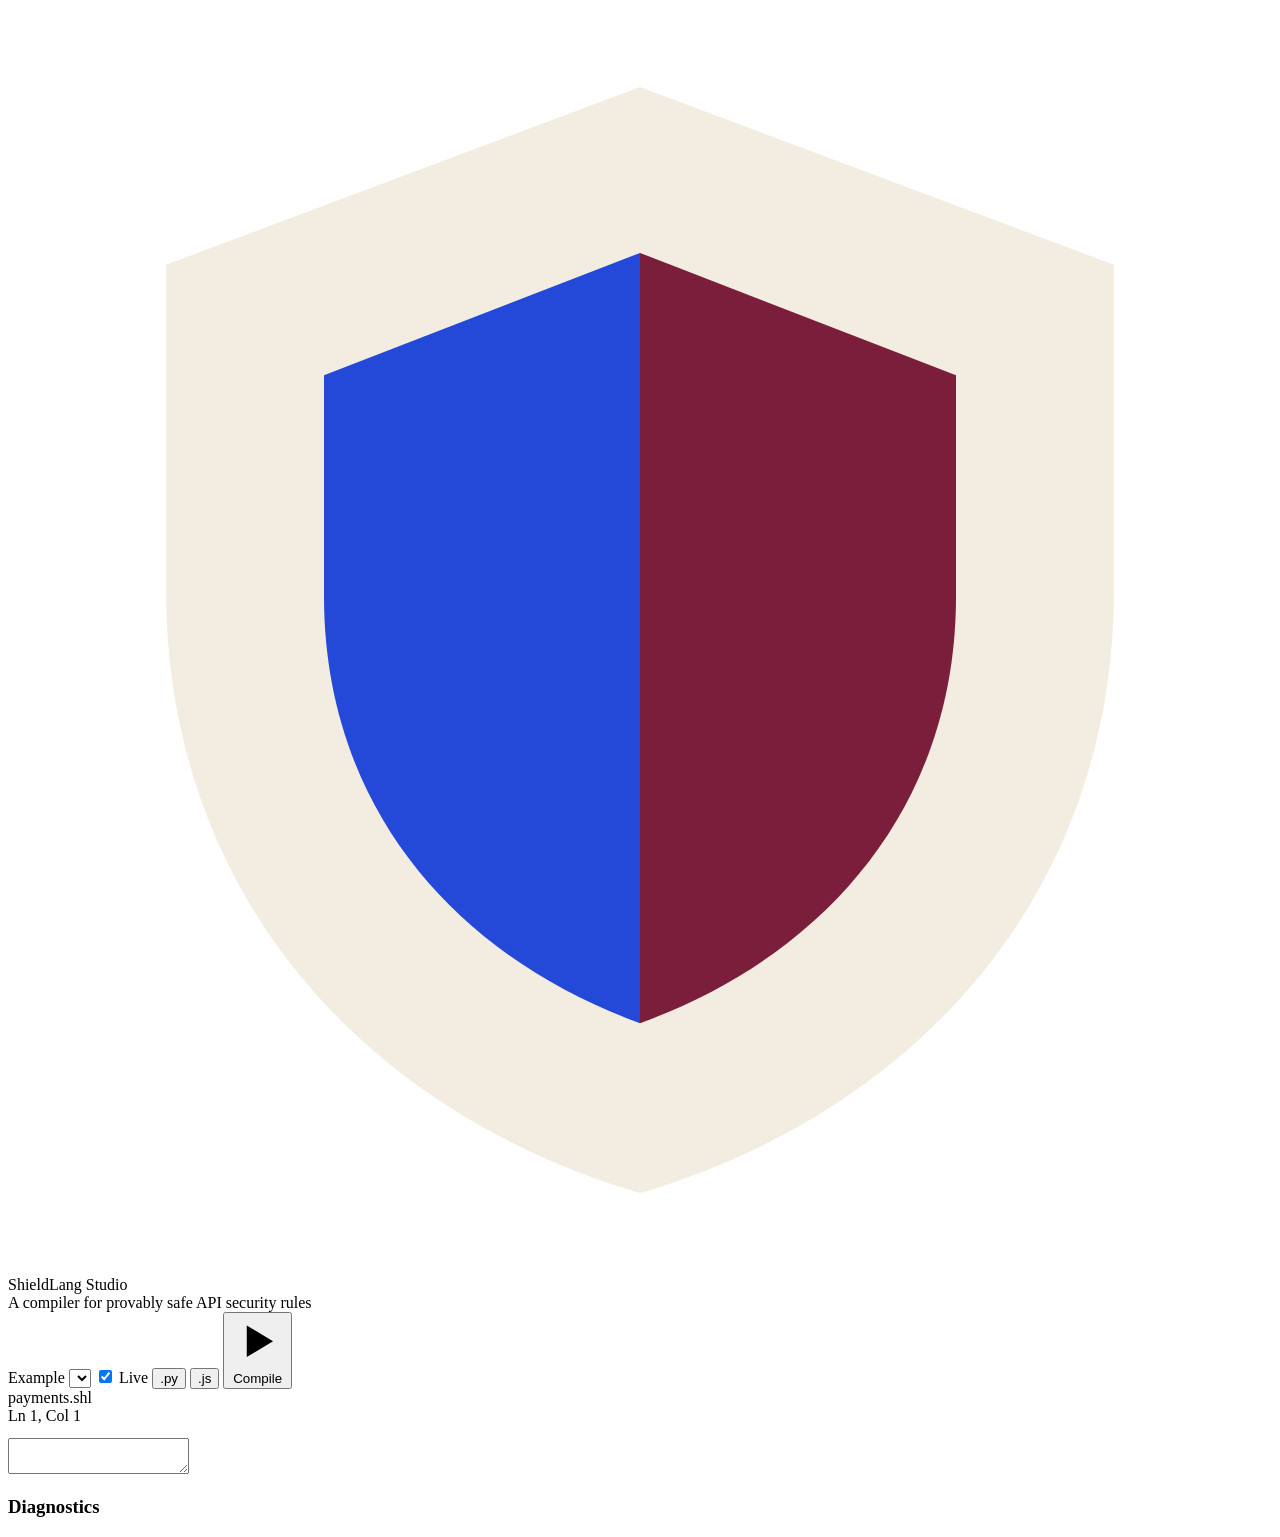
==== web/index.html @ 72ee3b16 "ShieldLang: compiler for provably safe API security rules (Review 2) - ShieldLang DSL: lexer, recurs" ====
<!doctype html>
<html lang="en">
<head>
  <meta charset="utf-8">
  <meta name="viewport" content="width=device-width, initial-scale=1">
  <title>ShieldLang Studio</title>
  <link rel="preconnect" href="https://fonts.googleapis.com">
  <link rel="preconnect" href="https://fonts.gstatic.com" crossorigin>
  <link href="https://fonts.googleapis.com/css2?family=Fraunces:opsz,wght@9..144,500;9..144,600&family=Inter:wght@400;500;600;700&family=JetBrains+Mono:wght@400;500;600&display=swap" rel="stylesheet">
  <link rel="stylesheet" href="/static/app.css">
  <link rel="icon" href="data:image/svg+xml,%3Csvg xmlns='http://www.w3.org/2000/svg' viewBox='0 0 32 32'%3E%3Cpath d='M16 2 4 6.5v8.2C4 22.6 9.2 28 16 30c6.8-2 12-7.4 12-15.3V6.5Z' fill='%23121212'/%3E%3Cpath d='M16 6.2 8 9.3v5.6c0 5.3 3.3 9.1 8 10.8Z' fill='%232448D8'/%3E%3Cpath d='M16 6.2v19.5c4.7-1.7 8-5.5 8-10.8V9.3Z' fill='%237B1E3C'/%3E%3C/svg%3E">
</head>
<body>
  <header class="topbar">
    <div class="brand">
      <svg class="brand-mark" viewBox="0 0 32 32" aria-hidden="true">
        <path d="M16 2 4 6.5v8.2C4 22.6 9.2 28 16 30c6.8-2 12-7.4 12-15.3V6.5Z" fill="#F3ECE0"/>
        <path d="M16 6.2 8 9.3v5.6c0 5.3 3.3 9.1 8 10.8Z" fill="#2448D8"/>
        <path d="M16 6.2v19.5c4.7-1.7 8-5.5 8-10.8V9.3Z" fill="#7B1E3C"/>
      </svg>
      <div>
        <div class="brand-name">ShieldLang <span>Studio</span></div>
        <div class="brand-sub">A compiler for provably safe API security rules</div>
      </div>
    </div>
    <div class="top-actions">
      <label class="select-wrap" title="Load an example program">
        <span>Example</span>
        <select id="example-select"></select>
      </label>
      <label class="toggle" title="Recompile automatically while typing">
        <input type="checkbox" id="live-toggle" checked>
        <span class="toggle-ui"></span><span>Live</span>
      </label>
      <button class="btn btn-ghost" id="btn-download-py" title="Download generated Python validator">.py</button>
      <button class="btn btn-ghost" id="btn-download-js" title="Download generated JavaScript validator">.js</button>
      <button class="btn btn-primary" id="btn-compile" title="Compile (Ctrl/⌘ + Enter)">
        <svg viewBox="0 0 20 20" aria-hidden="true"><path d="M6 4l10 6-10 6z" fill="currentColor"/></svg>
        Compile
      </button>
    </div>
  </header>

  <nav class="pipeline" id="pipeline" aria-label="Compiler phases"></nav>

  <main class="workspace">
    <section class="editor-col">
      <div class="card editor-card">
        <div class="card-head editor-head">
          <div class="file-tab"><span class="dot"></span><span id="file-name">payments.shl</span></div>
          <div class="editor-meta"><span id="cursor-pos">Ln 1, Col 1</span><span id="diag-counts"></span></div>
        </div>
        <div class="editor" id="editor">
          <div class="gutter" id="gutter"></div>
          <div class="code-area">
            <pre class="highlight" id="highlight" aria-hidden="true"></pre>
            <textarea id="source" spellcheck="false" autocapitalize="off" autocomplete="off" wrap="off"></textarea>
          </div>
        </div>
      </div>
      <div class="card diag-card">
        <div class="card-head"><h3>Diagnostics</h3><span class="muted small" id="diag-summary"></span></div>
        <div class="diag-list" id="diag-list"></div>
      </div>
    </section>

    <section class="panel-col">
      <div class="tabs" id="tabs" role="tablist"></div>
      <div class="panel" id="panel"></div>
    </section>
  </main>

  <div class="toast" id="toast" role="status"></div>
  <script src="/static/app.js"></script>
</body>
</html>
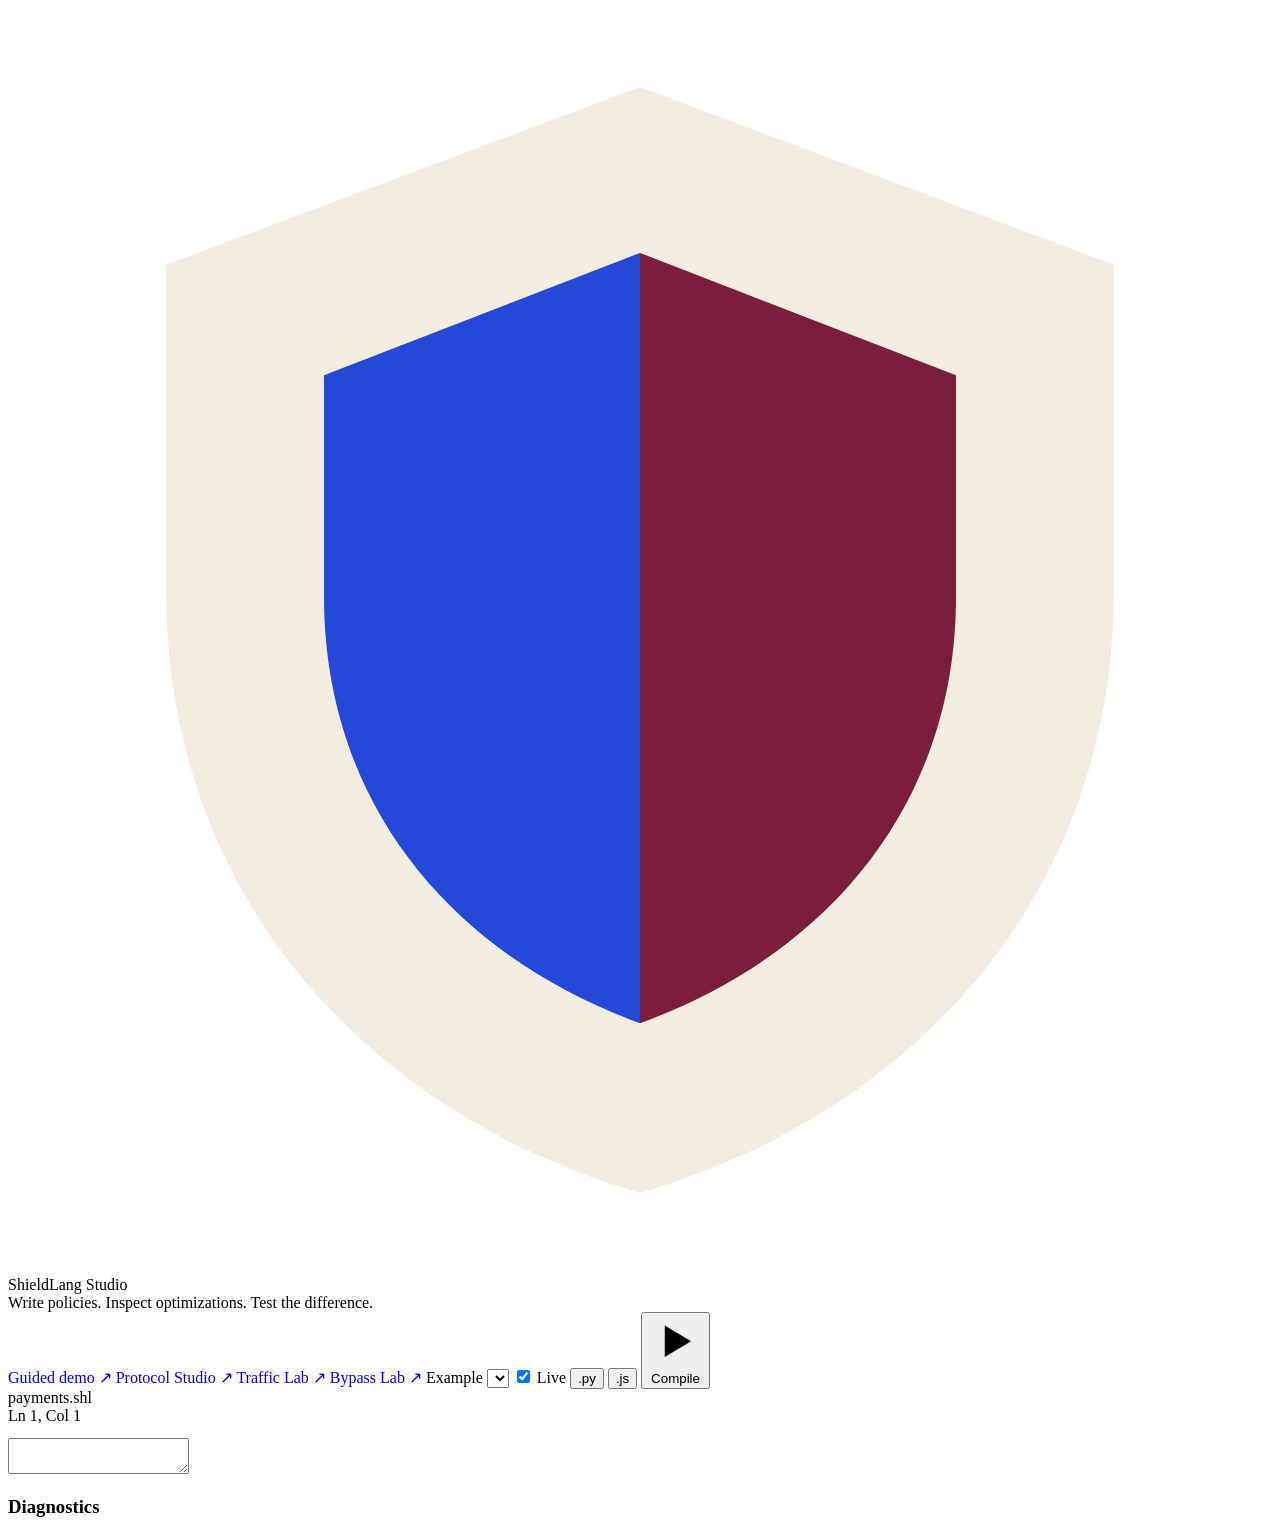
==== commit 717b0f0d: "Expand ShieldLang with protocol enforcement and connected security labs" ====
--- a/web/index.html
+++ b/web/index.html
@@ -4,9 +4,6 @@
   <meta charset="utf-8">
   <meta name="viewport" content="width=device-width, initial-scale=1">
   <title>ShieldLang Studio</title>
-  <link rel="preconnect" href="https://fonts.googleapis.com">
-  <link rel="preconnect" href="https://fonts.gstatic.com" crossorigin>
-  <link href="https://fonts.googleapis.com/css2?family=Fraunces:opsz,wght@9..144,500;9..144,600&family=Inter:wght@400;500;600;700&family=JetBrains+Mono:wght@400;500;600&display=swap" rel="stylesheet">
   <link rel="stylesheet" href="/static/app.css">
   <link rel="icon" href="data:image/svg+xml,%3Csvg xmlns='http://www.w3.org/2000/svg' viewBox='0 0 32 32'%3E%3Cpath d='M16 2 4 6.5v8.2C4 22.6 9.2 28 16 30c6.8-2 12-7.4 12-15.3V6.5Z' fill='%23121212'/%3E%3Cpath d='M16 6.2 8 9.3v5.6c0 5.3 3.3 9.1 8 10.8Z' fill='%232448D8'/%3E%3Cpath d='M16 6.2v19.5c4.7-1.7 8-5.5 8-10.8V9.3Z' fill='%237B1E3C'/%3E%3C/svg%3E">
 </head>
@@ -20,10 +17,14 @@
       </svg>
       <div>
         <div class="brand-name">ShieldLang <span>Studio</span></div>
-        <div class="brand-sub">A compiler for provably safe API security rules</div>
+        <div class="brand-sub">Write policies. Inspect optimizations. Test the difference.</div>
       </div>
     </div>
     <div class="top-actions">
+      <a class="btn btn-ghost" href="/" style="text-decoration:none">Guided demo ↗</a>
+      <a class="btn btn-ghost" href="/protocols" style="text-decoration:none">Protocol Studio ↗</a>
+      <a class="btn btn-ghost" href="/traffic" style="text-decoration:none">Traffic Lab ↗</a>
+      <a class="btn btn-ghost" href="/lab/bypasses" style="text-decoration:none">Bypass Lab ↗</a>
       <label class="select-wrap" title="Load an example program">
         <span>Example</span>
         <select id="example-select"></select>
@@ -54,7 +55,7 @@
           <div class="gutter" id="gutter"></div>
           <div class="code-area">
             <pre class="highlight" id="highlight" aria-hidden="true"></pre>
-            <textarea id="source" spellcheck="false" autocapitalize="off" autocomplete="off" wrap="off"></textarea>
+            <textarea id="source" aria-label="ShieldLang policy source" spellcheck="false" autocapitalize="off" autocomplete="off" wrap="off"></textarea>
           </div>
         </div>
       </div>
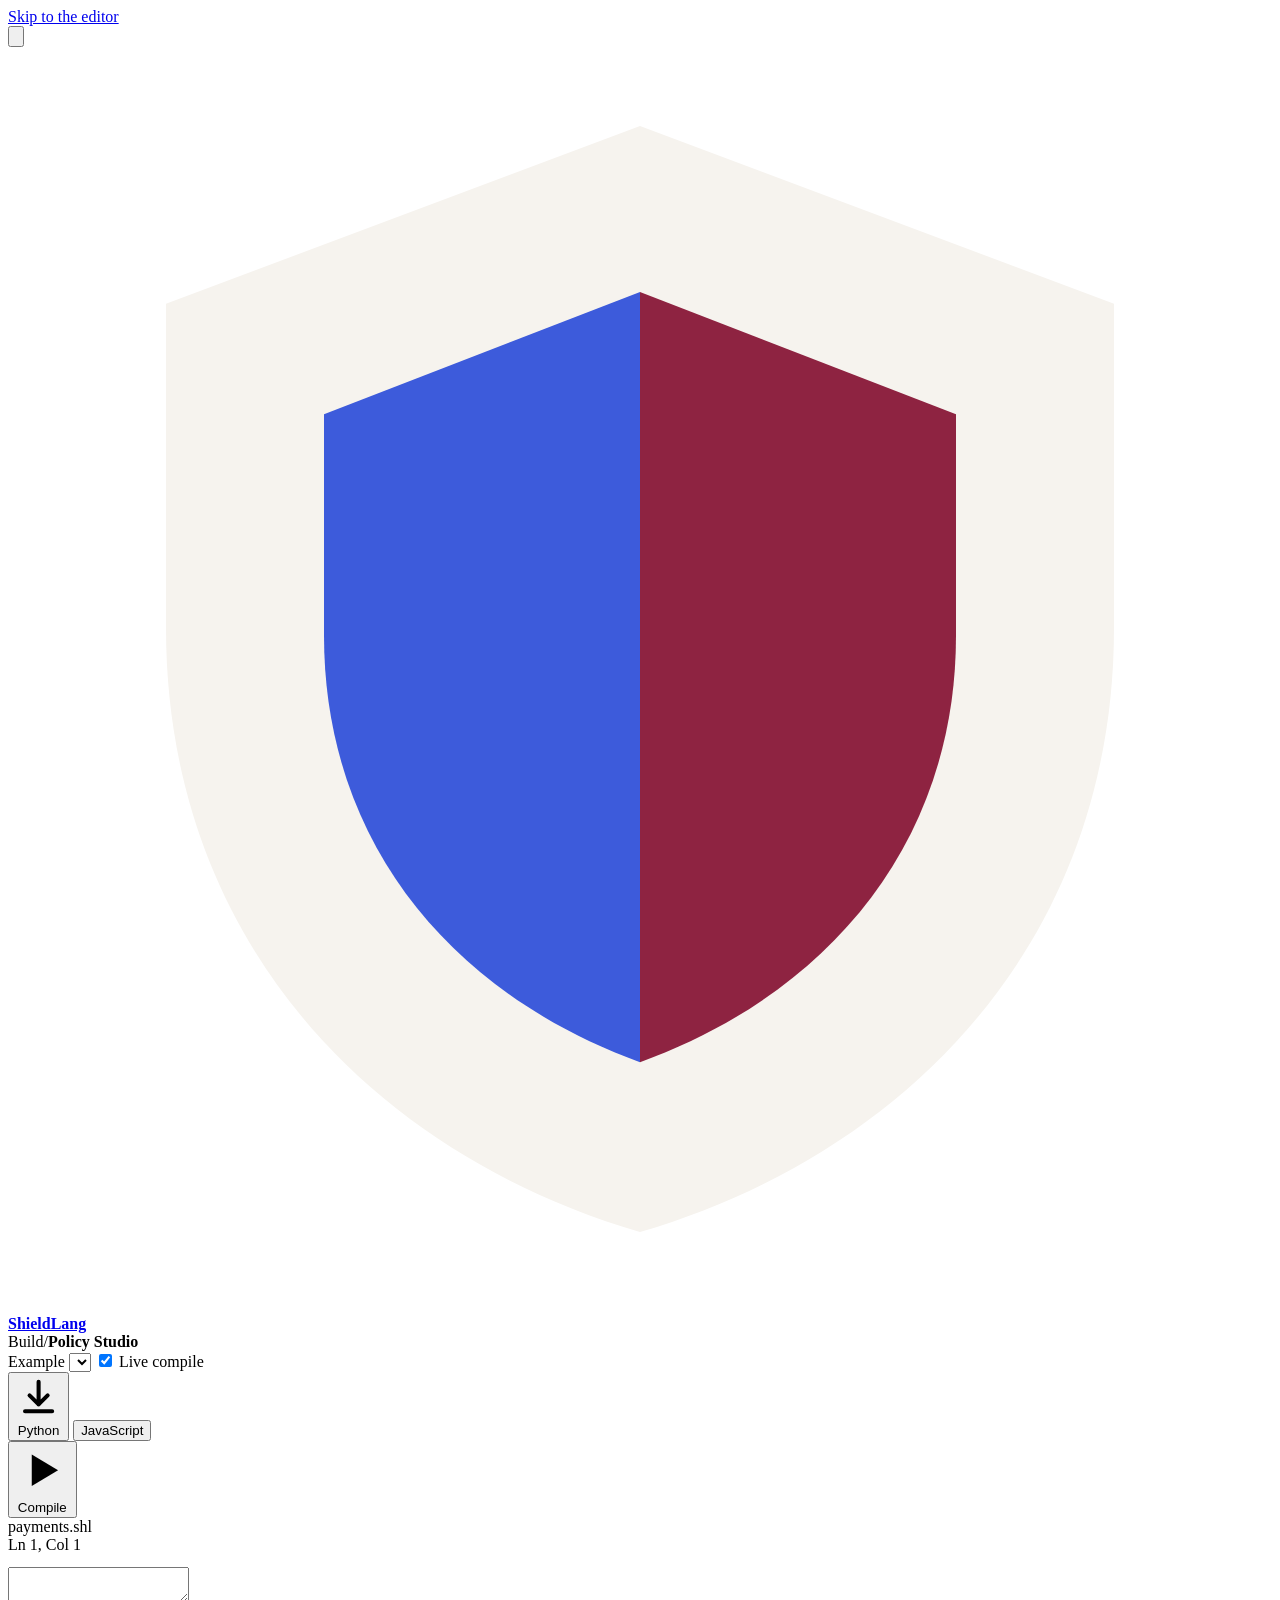
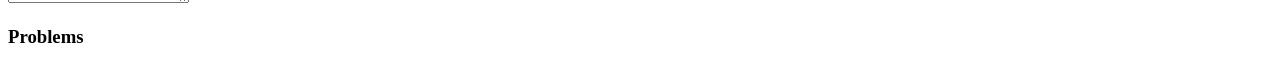
==== commit f4761597: "Redesign the interface: one app shell, sidebar navigation and calmer pages - Shared design system (t" ====
--- a/web/index.html
+++ b/web/index.html
@@ -3,75 +3,71 @@
 <head>
   <meta charset="utf-8">
   <meta name="viewport" content="width=device-width, initial-scale=1">
-  <title>ShieldLang Studio</title>
+  <title>Policy Studio · ShieldLang Studio</title>
+  <meta name="description" content="ShieldLang Studio: write API security rules, see every compiler phase, test requests and download validators.">
+  <link rel="stylesheet" href="/static/theme.css">
   <link rel="stylesheet" href="/static/app.css">
-  <link rel="icon" href="data:image/svg+xml,%3Csvg xmlns='http://www.w3.org/2000/svg' viewBox='0 0 32 32'%3E%3Cpath d='M16 2 4 6.5v8.2C4 22.6 9.2 28 16 30c6.8-2 12-7.4 12-15.3V6.5Z' fill='%23121212'/%3E%3Cpath d='M16 6.2 8 9.3v5.6c0 5.3 3.3 9.1 8 10.8Z' fill='%232448D8'/%3E%3Cpath d='M16 6.2v19.5c4.7-1.7 8-5.5 8-10.8V9.3Z' fill='%237B1E3C'/%3E%3C/svg%3E">
+  <link rel="icon" href="data:image/svg+xml,%3Csvg xmlns='http://www.w3.org/2000/svg' viewBox='0 0 32 32'%3E%3Cpath d='M16 2 4 6.5v8.2C4 22.6 9.2 28 16 30c6.8-2 12-7.4 12-15.3V6.5Z' fill='%230F1115'/%3E%3Cpath d='M16 6.2 8 9.3v5.6c0 5.3 3.3 9.1 8 10.8Z' fill='%231F3FBF'/%3E%3Cpath d='M16 6.2v19.5c4.7-1.7 8-5.5 8-10.8V9.3Z' fill='%2374172F'/%3E%3C/svg%3E">
 </head>
-<body>
-  <header class="topbar">
-    <div class="brand">
-      <svg class="brand-mark" viewBox="0 0 32 32" aria-hidden="true">
-        <path d="M16 2 4 6.5v8.2C4 22.6 9.2 28 16 30c6.8-2 12-7.4 12-15.3V6.5Z" fill="#F3ECE0"/>
-        <path d="M16 6.2 8 9.3v5.6c0 5.3 3.3 9.1 8 10.8Z" fill="#2448D8"/>
-        <path d="M16 6.2v19.5c4.7-1.7 8-5.5 8-10.8V9.3Z" fill="#7B1E3C"/>
-      </svg>
-      <div>
-        <div class="brand-name">ShieldLang <span>Studio</span></div>
-        <div class="brand-sub">Write policies. Inspect optimizations. Test the difference.</div>
-      </div>
-    </div>
-    <div class="top-actions">
-      <a class="btn btn-ghost" href="/" style="text-decoration:none">Guided demo ↗</a>
-      <a class="btn btn-ghost" href="/protocols" style="text-decoration:none">Protocol Studio ↗</a>
-      <a class="btn btn-ghost" href="/traffic" style="text-decoration:none">Traffic Lab ↗</a>
-      <a class="btn btn-ghost" href="/lab/bypasses" style="text-decoration:none">Bypass Lab ↗</a>
-      <label class="select-wrap" title="Load an example program">
+<body class="studio" data-page="/studio">
+  <a class="skip-link" href="#source">Skip to the editor</a>
+  <header class="app-topbar studio-topbar">
+  <button class="nav-toggle" id="nav-toggle" type="button" aria-label="Open navigation" aria-expanded="false" aria-controls="app-sidebar"><svg viewBox="0 0 24 24" fill="none" stroke="currentColor" stroke-width="1.8" stroke-linecap="round" aria-hidden="true"><path d="M4 7h16M4 12h16M4 17h16"/></svg></button>
+  <a class="app-brand" href="/" aria-label="ShieldLang home"><svg viewBox="0 0 32 32" aria-hidden="true"><path d="M16 2 4 6.5v8.2C4 22.6 9.2 28 16 30c6.8-2 12-7.4 12-15.3V6.5Z" fill="#F6F3EE"/><path d="M16 6.2 8 9.3v5.6c0 5.3 3.3 9.1 8 10.8Z" fill="#3D5BDB"/><path d="M16 6.2v19.5c4.7-1.7 8-5.5 8-10.8V9.3Z" fill="#8E2341"/></svg><b>ShieldLang</b></a>
+  <nav class="app-crumbs" aria-label="Breadcrumb"><span>Build</span><span class="sep">/</span><b>Policy Studio</b></nav>
+  <div class="app-topbar-actions"><label class="select-wrap" title="Load an example program">
         <span>Example</span>
-        <select id="example-select"></select>
+        <select id="example-select" aria-label="Example program"></select>
       </label>
       <label class="toggle" title="Recompile automatically while typing">
         <input type="checkbox" id="live-toggle" checked>
-        <span class="toggle-ui"></span><span>Live</span>
+        <span class="toggle-ui"></span><span>Live compile</span>
       </label>
-      <button class="btn btn-ghost" id="btn-download-py" title="Download generated Python validator">.py</button>
-      <button class="btn btn-ghost" id="btn-download-js" title="Download generated JavaScript validator">.js</button>
+      <span class="topbar-sep" aria-hidden="true"></span>
+      <div class="btn-group" role="group" aria-label="Download generated validator">
+        <button class="btn btn-ghost btn-sm" id="btn-download-py" title="Download the generated Python validator"><svg viewBox="0 0 20 20" fill="none" stroke="currentColor" stroke-width="1.8" stroke-linecap="round" stroke-linejoin="round" aria-hidden="true"><path d="M10 3v10m-4-4 4 4 4-4M4 16h12"/></svg> Python</button>
+        <button class="btn btn-ghost btn-sm" id="btn-download-js" title="Download the generated JavaScript validator">JavaScript</button>
+      </div>
       <button class="btn btn-primary" id="btn-compile" title="Compile (Ctrl/⌘ + Enter)">
         <svg viewBox="0 0 20 20" aria-hidden="true"><path d="M6 4l10 6-10 6z" fill="currentColor"/></svg>
         Compile
-      </button>
+      </button></div>
+</header>
+  <div class="app-frame">
+    <aside class="app-sidebar" id="app-sidebar"></aside>
+    <div class="studio-main">
+      <nav class="pipeline" id="pipeline" aria-label="Compiler phases"></nav>
+      <main class="workspace" id="main">
+        <section class="editor-col" aria-label="Policy source">
+          <div class="card editor-card">
+            <div class="card-head editor-head">
+              <div class="file-tab"><span class="dot"></span><span id="file-name">payments.shl</span></div>
+              <div class="editor-meta"><span id="cursor-pos">Ln 1, Col 1</span><span id="diag-counts"></span></div>
+            </div>
+            <div class="editor" id="editor">
+              <div class="gutter" id="gutter"></div>
+              <div class="code-area">
+                <pre class="highlight" id="highlight" aria-hidden="true"></pre>
+                <textarea id="source" aria-label="ShieldLang policy source" spellcheck="false" autocapitalize="off" autocomplete="off" wrap="off"></textarea>
+              </div>
+            </div>
+          </div>
+          <div class="card diag-card">
+            <div class="card-head"><h3>Problems</h3><span class="muted small" id="diag-summary"></span></div>
+            <div class="diag-list" id="diag-list"></div>
+          </div>
+        </section>
+
+        <section class="panel-col" aria-label="Compiler results">
+          <div class="tabs" id="tabs" role="tablist"></div>
+          <div class="panel" id="panel"></div>
+        </section>
+      </main>
     </div>
-  </header>
-
-  <nav class="pipeline" id="pipeline" aria-label="Compiler phases"></nav>
-
-  <main class="workspace">
-    <section class="editor-col">
-      <div class="card editor-card">
-        <div class="card-head editor-head">
-          <div class="file-tab"><span class="dot"></span><span id="file-name">payments.shl</span></div>
-          <div class="editor-meta"><span id="cursor-pos">Ln 1, Col 1</span><span id="diag-counts"></span></div>
-        </div>
-        <div class="editor" id="editor">
-          <div class="gutter" id="gutter"></div>
-          <div class="code-area">
-            <pre class="highlight" id="highlight" aria-hidden="true"></pre>
-            <textarea id="source" aria-label="ShieldLang policy source" spellcheck="false" autocapitalize="off" autocomplete="off" wrap="off"></textarea>
-          </div>
-        </div>
-      </div>
-      <div class="card diag-card">
-        <div class="card-head"><h3>Diagnostics</h3><span class="muted small" id="diag-summary"></span></div>
-        <div class="diag-list" id="diag-list"></div>
-      </div>
-    </section>
-
-    <section class="panel-col">
-      <div class="tabs" id="tabs" role="tablist"></div>
-      <div class="panel" id="panel"></div>
-    </section>
-  </main>
+  </div>
 
   <div class="toast" id="toast" role="status"></div>
+  <script src="/static/shell.js"></script>
   <script src="/static/app.js"></script>
 </body>
 </html>
